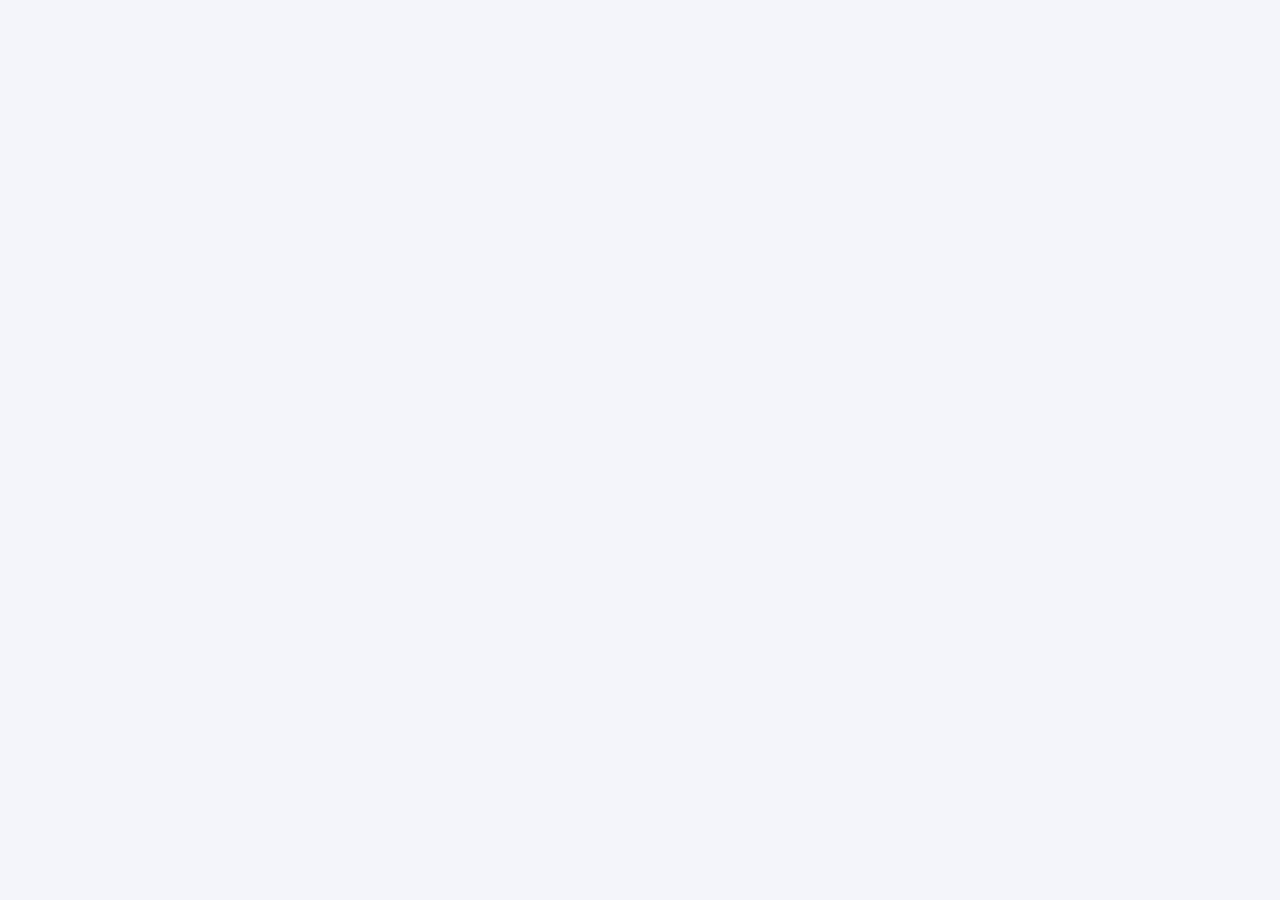
==== frontend/index.html @ 0013baaa "3.1添加前端的版本" ====
<!doctype html>
<html lang="zh-CN">
  <head>
    <meta charset="UTF-8" />
    <meta name="viewport" content="width=device-width, initial-scale=1.0" />
    <meta name="theme-color" content="#f4f5fa" />
    <title>心理 RAG · 提示词工作台</title>
    <link rel="stylesheet" href="./styles.css" />
  </head>
  <body>
    <div id="app"></div>
    <script type="module" src="./app.js"></script>
  </body>
</html>
---- frontend/styles.css ----
/* ============================================================
   心理 RAG · 提示词工作台样式
   参考 xinli PromptLab：紫罗兰主色 #635bff、青蓝渐变、浅灰底
   ============================================================ */
:root {
  --bg: #f4f5fa;
  --surface: #ffffff;
  --surface-hover: #f8f8fc;
  --border: #e6e5f0;
  --border-strong: #d4d2e8;
  --text: #1a1a2e;
  --text-secondary: #6b6b82;
  --text-muted: #9696a8;
  --accent: #635bff;
  --accent-hover: #5148f0;
  --accent-soft: #eeedff;
  --accent-ghost: rgba(99, 91, 255, 0.08);
  --teal: #53c4d2;
  --teal-dark: #4b9bb7;
  --danger: #ef4444;
  --danger-soft: #fee2e2;
  --success: #22c55e;
  --shadow-sm: 0 1px 2px rgba(26, 26, 46, 0.04);
  --shadow: 0 4px 20px rgba(26, 26, 46, 0.08);
  --shadow-lg: 0 12px 40px rgba(26, 26, 46, 0.12);
  --radius: 14px;
  --radius-sm: 10px;
  --topbar-h: 64px;
}

* {
  box-sizing: border-box;
}

html, body {
  margin: 0;
  padding: 0;
  height: 100%;
  font-family: -apple-system, BlinkMacSystemFont, "Segoe UI", Roboto, "Helvetica Neue", Arial, "PingFang SC", "Microsoft YaHei", sans-serif;
  background: var(--bg);
  color: var(--text);
  font-size: 14px;
  line-height: 1.6;
}

button, input, textarea, select {
  font: inherit;
}

/* ---------------- 顶栏 ---------------- */
.topbar {
  position: fixed;
  top: 0;
  left: 0;
  right: 0;
  height: var(--topbar-h);
  background: var(--surface);
  border-bottom: 1px solid var(--border);
  display: flex;
  align-items: center;
  justify-content: space-between;
  padding: 0 24px;
  z-index: 100;
  box-shadow: var(--shadow-sm);
}

.brand {
  display: flex;
  align-items: center;
  gap: 12px;
}

.brand-mark {
  width: 36px;
  height: 36px;
  border-radius: 10px;
  background: linear-gradient(135deg, var(--teal), var(--teal-dark));
  color: #fff;
  display: grid;
  place-items: center;
  font-size: 18px;
  box-shadow: 0 2px 8px rgba(83, 196, 210, 0.35);
}

.brand-name {
  font-weight: 700;
  font-size: 16px;
  line-height: 1.3;
}

.brand-sub {
  font-size: 12px;
  color: var(--text-secondary);
  line-height: 1.2;
}

.topnav {
  display: flex;
  align-items: center;
  gap: 6px;
  background: var(--bg);
  padding: 4px;
  border-radius: 12px;
}

.nav-btn {
  border: none;
  background: transparent;
  color: var(--text-secondary);
  padding: 8px 18px;
  border-radius: 10px;
  cursor: pointer;
  font-weight: 500;
  transition: all 0.15s ease;
}

.nav-btn:hover {
  color: var(--text);
  background: rgba(255, 255, 255, 0.6);
}

.nav-btn.active {
  background: var(--surface);
  color: var(--accent);
  box-shadow: var(--shadow-sm);
}

.top-actions {
  display: flex;
  align-items: center;
  gap: 14px;
}

.conn {
  display: flex;
  align-items: center;
  gap: 6px;
  font-size: 12px;
  color: var(--text-muted);
}

.conn .dot {
  width: 7px;
  height: 7px;
  border-radius: 50%;
  background: var(--text-muted);
}

.conn.online .dot { background: var(--success); box-shadow: 0 0 0 3px rgba(34, 197, 94, 0.15); }
.conn.offline .dot { background: var(--danger); box-shadow: 0 0 0 3px rgba(239, 68, 68, 0.12); }

.save-state {
  font-size: 12px;
  color: var(--text-muted);
}

.icon-btn {
  width: 34px;
  height: 34px;
  border-radius: 10px;
  border: 1px solid var(--border);
  background: var(--surface);
  color: var(--text-secondary);
  cursor: pointer;
  display: grid;
  place-items: center;
  transition: all 0.15s;
}

.icon-btn:hover {
  border-color: var(--border-strong);
  color: var(--text);
  background: var(--surface-hover);
}

/* ---------------- 页面框架 ---------------- */
.workspace {
  padding-top: var(--topbar-h);
  height: 100vh;
}

.page {
  display: none;
  height: calc(100vh - var(--topbar-h));
  overflow: hidden;
}

.page.active {
  display: flex;
}

/* ---------------- 通用按钮 ---------------- */
.primary-btn {
  border: none;
  background: var(--accent);
  color: #fff;
  padding: 9px 18px;
  border-radius: 10px;
  font-weight: 600;
  cursor: pointer;
  display: inline-flex;
  align-items: center;
  gap: 6px;
  transition: all 0.15s;
  box-shadow: 0 2px 8px rgba(99, 91, 255, 0.25);
}

.primary-btn:hover:not(:disabled) {
  background: var(--accent-hover);
  transform: translateY(-1px);
}

.primary-btn:disabled {
  opacity: 0.65;
  cursor: not-allowed;
}

.ghost-btn {
  border: 1px solid var(--border);
  background: var(--surface);
  color: var(--text-secondary);
  padding: 9px 16px;
  border-radius: 10px;
  font-weight: 500;
  cursor: pointer;
  transition: all 0.15s;
}

.ghost-btn:hover:not(:disabled) {
  border-color: var(--border-strong);
  color: var(--text);
  background: var(--surface-hover);
}

.ghost-btn:disabled {
  opacity: 0.5;
  cursor: not-allowed;
}

.text-btn {
  border: none;
  background: transparent;
  color: var(--accent);
  font-weight: 500;
  cursor: pointer;
  padding: 4px 8px;
  border-radius: 6px;
}

.text-btn:hover {
  background: var(--accent-ghost);
}

.danger-btn {
  border: none;
  background: var(--danger-soft);
  color: var(--danger);
  padding: 9px 16px;
  border-radius: 10px;
  font-weight: 500;
  cursor: pointer;
}

.danger-btn:hover {
  background: #fecaca;
}

/* ---------------- 侧边栏通用 ---------------- */
.sidebar {
  width: 260px;
  background: var(--surface);
  border-right: 1px solid var(--border);
  display: flex;
  flex-direction: column;
}

.section-title {
  display: flex;
  align-items: center;
  justify-content: space-between;
  padding: 18px 20px;
  font-weight: 600;
  font-size: 14px;
}

.section-title span {
  color: var(--text);
}

.empty-small {
  padding: 24px;
  text-align: center;
  color: var(--text-muted);
  font-size: 13px;
}

/* ---------------- 页1：提示词管理 ---------------- */
.prompt-manager {
  display: flex;
  width: 100%;
  height: 100%;
}

.prompt-library {
  width: 260px;
  background: var(--surface);
  border-right: 1px solid var(--border);
  display: flex;
  flex-direction: column;
}

.library-header {
  padding: 18px 20px;
  border-bottom: 1px solid var(--border);
}

.library-header h2 {
  margin: 0 0 12px 0;
  font-size: 16px;
  font-weight: 700;
}

.add-prompt-btn {
  width: 100%;
  border: 1px dashed var(--border-strong);
  background: var(--surface);
  color: var(--accent);
  padding: 10px;
  border-radius: 10px;
  font-weight: 600;
  cursor: pointer;
  display: flex;
  align-items: center;
  justify-content: center;
  gap: 6px;
  transition: all 0.15s;
}

.add-prompt-btn:hover {
  border-color: var(--accent);
  background: var(--accent-soft);
}

.prompt-list {
  flex: 1;
  overflow-y: auto;
  padding: 10px;
}

.prompt-item {
  width: 100%;
  text-align: left;
  padding: 12px;
  border-radius: 10px;
  border: 1px solid transparent;
  background: transparent;
  cursor: pointer;
  margin-bottom: 6px;
  display: flex;
  align-items: center;
  gap: 10px;
  transition: all 0.12s;
  position: relative;
}

.prompt-item:hover {
  background: var(--bg);
}

.prompt-item.active {
  background: var(--accent-soft);
  border-color: rgba(99, 91, 255, 0.25);
}

.prompt-item .item-dot {
  width: 8px;
  height: 8px;
  border-radius: 50%;
  background: var(--border-strong);
  flex-shrink: 0;
}

.prompt-item.active .item-dot {
  background: var(--accent);
}

.prompt-item .item-main {
  flex: 1;
  min-width: 0;
}

.prompt-item .item-name {
  font-weight: 600;
  color: var(--text);
  font-size: 13px;
  white-space: nowrap;
  overflow: hidden;
  text-overflow: ellipsis;
}

.prompt-item .item-meta {
  font-size: 11px;
  color: var(--text-muted);
  margin-top: 2px;
}

.prompt-item .item-actions {
  display: none;
  gap: 2px;
}

.prompt-item:hover .item-actions {
  display: flex;
}

.item-actions button {
  width: 24px;
  height: 24px;
  border: none;
  background: transparent;
  color: var(--text-muted);
  border-radius: 6px;
  cursor: pointer;
  display: grid;
  place-items: center;
}

.item-actions button:hover {
  background: rgba(255, 255, 255, 0.8);
  color: var(--text);
}

.item-actions button.delete:hover {
  background: var(--danger-soft);
  color: var(--danger);
}

.badge-active {
  display: inline-flex;
  align-items: center;
  padding: 2px 8px;
  background: var(--accent);
  color: #fff;
  font-size: 10px;
  font-weight: 600;
  border-radius: 99px;
  margin-left: 6px;
}

.prompt-editor-area {
  flex: 1;
  display: flex;
  flex-direction: column;
  background: var(--bg);
  overflow: hidden;
}

.editor-toolbar {
  display: flex;
  align-items: center;
  gap: 12px;
  padding: 16px 24px;
  background: var(--surface);
  border-bottom: 1px solid var(--border);
}

.editor-toolbar input {
  flex: 1;
  max-width: 320px;
  border: 1px solid var(--border);
  border-radius: 10px;
  padding: 9px 14px;
  font-weight: 600;
  color: var(--text);
}

.editor-toolbar input:focus {
  outline: none;
  border-color: var(--accent);
  box-shadow: 0 0 0 3px var(--accent-soft);
}

.editor-toolbar .spacer {
  flex: 1;
}

.editor-toolbar .status {
  font-size: 12px;
  color: var(--text-muted);
}

.editor-body {
  flex: 1;
  display: flex;
  gap: 20px;
  padding: 20px 24px;
  overflow: hidden;
}

.editor-main {
  flex: 1;
  display: flex;
  flex-direction: column;
  background: var(--surface);
  border-radius: var(--radius);
  border: 1px solid var(--border);
  box-shadow: var(--shadow);
  overflow: hidden;
}

.editor-main .editor-header {
  padding: 14px 18px;
  border-bottom: 1px solid var(--border);
  display: flex;
  align-items: center;
  gap: 10px;
  font-weight: 600;
  color: var(--text);
}

.editor-main textarea {
  flex: 1;
  width: 100%;
  border: none;
  resize: none;
  padding: 18px;
  font-size: 14px;
  line-height: 1.75;
  color: var(--text);
  background: var(--surface);
}

.editor-main textarea:focus {
  outline: none;
}

.editor-main .editor-foot {
  padding: 12px 18px;
  border-top: 1px solid var(--border);
  color: var(--text-muted);
  font-size: 12px;
  display: flex;
  justify-content: space-between;
}

.preview-panel {
  width: 360px;
  display: flex;
  flex-direction: column;
  gap: 16px;
}

.preview-card {
  flex: 1;
  background: var(--surface);
  border-radius: var(--radius);
  border: 1px solid var(--border);
  box-shadow: var(--shadow);
  display: flex;
  flex-direction: column;
  overflow: hidden;
}

.preview-card header {
  padding: 14px 18px;
  border-bottom: 1px solid var(--border);
  font-weight: 600;
  display: flex;
  align-items: center;
  gap: 8px;
}

.preview-card .preview-content {
  flex: 1;
  padding: 18px;
  overflow-y: auto;
  white-space: pre-wrap;
  font-size: 13px;
  line-height: 1.75;
  color: var(--text-secondary);
  background: var(--surface-hover);
}

.preview-card .placeholder {
  color: var(--text-muted);
  font-style: italic;
}

.preview-info {
  padding: 14px 18px;
  background: var(--surface);
  border-radius: var(--radius-sm);
  border: 1px solid var(--border);
  font-size: 12px;
  color: var(--text-secondary);
}

.preview-info strong {
  color: var(--text);
}

/* ---------------- 页2：对话联调 ---------------- */
.chat-layout {
  display: flex;
  width: 100%;
  height: 100%;
}

.chat-main {
  flex: 1;
  display: flex;
  flex-direction: column;
  background: var(--bg);
}

.chat-toolbar {
  display: flex;
  align-items: center;
  gap: 12px;
  padding: 14px 24px;
  background: var(--surface);
  border-bottom: 1px solid var(--border);
}

.chat-toolbar strong {
  font-weight: 700;
  font-size: 15px;
}

.model-chip {
  display: inline-flex;
  align-items: center;
  gap: 6px;
  padding: 4px 10px;
  background: var(--accent-soft);
  color: var(--accent);
  border-radius: 99px;
  font-size: 12px;
  font-weight: 600;
}

.model-dot {
  width: 6px;
  height: 6px;
  border-radius: 50%;
  background: var(--accent);
}

.heading-spacer {
  flex: 1;
}

.message-list {
  flex: 1;
  overflow-y: auto;
  padding: 24px;
}

.welcome {
  max-width: 560px;
  margin: 80px auto;
  text-align: center;
}

.welcome .bot-avatar {
  width: 56px;
  height: 56px;
  border-radius: 16px;
  background: linear-gradient(135deg, var(--teal), var(--teal-dark));
  color: #fff;
  display: grid;
  place-items: center;
  font-size: 26px;
  margin: 0 auto 20px;
  box-shadow: 0 4px 16px rgba(83, 196, 210, 0.3);
}

.welcome h2 {
  margin: 0 0 10px 0;
  font-size: 20px;
}

.welcome p {
  color: var(--text-secondary);
  margin: 0 0 20px 0;
}

.suggestions {
  display: flex;
  flex-wrap: wrap;
  gap: 8px;
  justify-content: center;
}

.suggestion {
  border: 1px solid var(--border);
  background: var(--surface);
  color: var(--text-secondary);
  padding: 8px 14px;
  border-radius: 99px;
  cursor: pointer;
  font-size: 13px;
}

.suggestion:hover {
  border-color: var(--accent);
  color: var(--accent);
  background: var(--accent-soft);
}

.message {
  display: flex;
  margin-bottom: 20px;
  animation: fadeIn 0.25s ease;
}

@keyframes fadeIn {
  from { opacity: 0; transform: translateY(6px); }
  to { opacity: 1; transform: translateY(0); }
}

.message.user {
  justify-content: flex-end;
}

.message-bubble {
  max-width: 680px;
  padding: 14px 18px;
  border-radius: 16px;
  background: var(--surface);
  border: 1px solid var(--border);
  box-shadow: var(--shadow-sm);
  white-space: pre-wrap;
}

.message.user .message-bubble {
  background: var(--accent);
  color: #fff;
  border-color: var(--accent);
}

.message-meta {
  font-size: 12px;
  color: var(--text-muted);
  margin-bottom: 6px;
  font-weight: 600;
}

.message.user .message-meta {
  text-align: right;
}

.sources {
  display: flex;
  flex-wrap: wrap;
  gap: 6px;
  margin-top: 10px;
}

.source-chip {
  font-size: 11px;
  padding: 3px 8px;
  background: var(--accent-soft);
  color: var(--accent);
  border-radius: 6px;
  font-weight: 500;
}

.composer {
  display: flex;
  gap: 10px;
  padding: 16px 24px;
  background: var(--surface);
  border-top: 1px solid var(--border);
}

.composer textarea {
  flex: 1;
  border: 1px solid var(--border);
  border-radius: 14px;
  padding: 12px 16px;
  resize: none;
  min-height: 52px;
  max-height: 160px;
}

.composer textarea:focus {
  outline: none;
  border-color: var(--accent);
  box-shadow: 0 0 0 3px var(--accent-soft);
}

.send-btn {
  width: 52px;
  height: 52px;
  border: none;
  border-radius: 14px;
  background: var(--accent);
  color: #fff;
  font-size: 20px;
  cursor: pointer;
  display: grid;
  place-items: center;
  flex-shrink: 0;
  transition: all 0.15s;
}

.send-btn:hover:not(:disabled) {
  background: var(--accent-hover);
}

.send-btn:disabled {
  opacity: 0.6;
  cursor: not-allowed;
}

.inspector {
  width: 300px;
  background: var(--surface);
  border-left: 1px solid var(--border);
  display: flex;
  flex-direction: column;
}

.inspector-body {
  padding: 16px;
  display: flex;
  flex-direction: column;
  gap: 16px;
}

.info-block {
  padding: 14px;
  background: var(--bg);
  border-radius: var(--radius-sm);
  border: 1px solid var(--border);
}

.info-block h3 {
  margin: 0 0 10px 0;
  font-size: 13px;
  color: var(--text);
}

.info-row {
  display: flex;
  justify-content: space-between;
  font-size: 13px;
  padding: 6px 0;
  border-bottom: 1px solid var(--border);
}

.info-row:last-child {
  border-bottom: none;
}

.info-row span {
  color: var(--text-secondary);
}

.info-row strong {
  color: var(--text);
  font-weight: 600;
}

.prompt-select {
  width: 100%;
  border: 1px solid var(--border);
  border-radius: 8px;
  padding: 8px 10px;
  background: var(--surface);
  color: var(--text);
}

.prompt-select:focus {
  outline: none;
  border-color: var(--accent);
}

.prompt-preview {
  max-height: 180px;
  overflow-y: auto;
  white-space: pre-wrap;
  font-size: 12px;
  color: var(--text-secondary);
  background: var(--surface);
  padding: 10px;
  border-radius: 8px;
  border: 1px solid var(--border);
}

.session-list {
  flex: 1;
  overflow-y: auto;
  padding: 0 12px 12px;
}

.session {
  width: 100%;
  text-align: left;
  padding: 11px 12px;
  border-radius: 10px;
  border: none;
  background: transparent;
  cursor: pointer;
  margin-bottom: 4px;
  display: flex;
  align-items: center;
  gap: 10px;
  color: var(--text-secondary);
  transition: all 0.12s;
}

.session:hover {
  background: var(--bg);
  color: var(--text);
}

.session.active {
  background: var(--accent-soft);
  color: var(--accent);
}

.session-copy {
  flex: 1;
  min-width: 0;
  display: flex;
  flex-direction: column;
}

.session-name {
  font-weight: 600;
  font-size: 13px;
  white-space: nowrap;
  overflow: hidden;
  text-overflow: ellipsis;
}

.session-time {
  font-size: 11px;
  opacity: 0.8;
}

.session-delete {
  width: 22px;
  height: 22px;
  border-radius: 6px;
  display: grid;
  place-items: center;
  opacity: 0;
  transition: opacity 0.12s;
}

.session:hover .session-delete {
  opacity: 1;
}

.session-delete:hover {
  background: var(--danger-soft);
  color: var(--danger);
}

/* ---------------- 页3：提示词对比 ---------------- */
.compare-layout {
  display: flex;
  width: 100%;
  height: 100%;
}

.compare-sidebar {
  width: 320px;
  background: var(--surface);
  border-right: 1px solid var(--border);
  display: flex;
  flex-direction: column;
  overflow-y: auto;
}

.compare-main {
  flex: 1;
  display: flex;
  flex-direction: column;
  background: var(--bg);
  overflow: hidden;
}

.compare-toolbar {
  display: flex;
  align-items: center;
  gap: 12px;
  padding: 14px 24px;
  background: var(--surface);
  border-bottom: 1px solid var(--border);
}

.compare-toolbar strong {
  font-weight: 700;
  font-size: 15px;
}

.compare-grid {
  flex: 1;
  display: grid;
  grid-template-columns: 1fr 1fr;
  gap: 20px;
  padding: 20px 24px;
  overflow-y: auto;
}

.compare-card {
  background: var(--surface);
  border-radius: var(--radius);
  border: 1px solid var(--border);
  box-shadow: var(--shadow);
  display: flex;
  flex-direction: column;
  overflow: hidden;
  min-height: 0;
}

.compare-card header {
  display: flex;
  align-items: center;
  gap: 10px;
  padding: 14px 18px;
  border-bottom: 1px solid var(--border);
  background: var(--surface-hover);
}

.compare-card header .tag {
  width: 24px;
  height: 24px;
  border-radius: 7px;
  display: grid;
  place-items: center;
  font-size: 12px;
  font-weight: 700;
  color: #fff;
}

.compare-card header .tag.a { background: var(--teal); }
.compare-card header .tag.b { background: var(--accent); }

.compare-card header .title {
  flex: 1;
  font-weight: 700;
  font-size: 14px;
}

.compare-card header select {
  max-width: 180px;
  border: 1px solid var(--border);
  border-radius: 8px;
  padding: 6px 8px;
  font-size: 12px;
  background: var(--surface);
  color: var(--text);
}

.compare-card .answer {
  flex: 1;
  padding: 18px;
  overflow-y: auto;
  white-space: pre-wrap;
  font-size: 14px;
  line-height: 1.75;
  color: var(--text);
}

.compare-card .answer.placeholder {
  color: var(--text-muted);
  display: grid;
  place-items: center;
  text-align: center;
}

.compare-card .card-foot {
  padding: 12px 18px;
  border-top: 1px solid var(--border);
  display: flex;
  justify-content: space-between;
  font-size: 12px;
  color: var(--text-muted);
  background: var(--surface-hover);
}

.sources-list {
  margin: 12px 0 0 0;
  padding-left: 18px;
  font-size: 12px;
  color: var(--text-secondary);
}

.sources-list li {
  margin-bottom: 4px;
}

.field {
  padding: 16px 20px;
  display: flex;
  flex-direction: column;
  gap: 8px;
}

.field label {
  font-size: 13px;
  font-weight: 600;
  color: var(--text);
}

.field textarea {
  border: 1px solid var(--border);
  border-radius: 12px;
  padding: 12px;
  min-height: 100px;
  resize: vertical;
  background: var(--surface);
}

.field textarea:focus {
  outline: none;
  border-color: var(--accent);
  box-shadow: 0 0 0 3px var(--accent-soft);
}

.run-actions {
  padding: 0 20px 16px;
  display: flex;
  gap: 8px;
}

.run-actions .primary-btn {
  flex: 1;
  justify-content: center;
}

.history-section {
  flex: 1;
  display: flex;
  flex-direction: column;
  min-height: 0;
  border-top: 1px solid var(--border);
}

.history-heading {
  display: flex;
  align-items: center;
  justify-content: space-between;
  padding: 14px 20px;
  font-size: 13px;
}

.history-heading strong {
  font-weight: 700;
}

.history-list {
  flex: 1;
  overflow-y: auto;
  padding: 0 12px 12px;
}

.history-item {
  width: 100%;
  text-align: left;
  padding: 12px;
  border: 1px solid var(--border);
  background: var(--surface);
  border-radius: 10px;
  cursor: pointer;
  margin-bottom: 8px;
  display: flex;
  flex-direction: column;
  gap: 6px;
  transition: all 0.12s;
}

.history-item:hover {
  border-color: var(--accent);
  background: var(--accent-soft);
}

.history-time {
  font-size: 11px;
  color: var(--text-muted);
}

.history-input {
  font-size: 13px;
  color: var(--text);
  white-space: nowrap;
  overflow: hidden;
  text-overflow: ellipsis;
}

.history-models {
  font-size: 11px;
  color: var(--accent);
  font-weight: 600;
}

/* ---------------- Toast ---------------- */
.toast {
  position: fixed;
  bottom: 24px;
  right: 24px;
  padding: 12px 18px;
  border-radius: 12px;
  background: var(--text);
  color: #fff;
  font-size: 13px;
  font-weight: 500;
  box-shadow: var(--shadow-lg);
  z-index: 200;
  transition: opacity 0.2s, transform 0.2s;
}

.toast.hidden {
  opacity: 0;
  transform: translateY(10px);
  pointer-events: none;
}

.toast.error {
  background: var(--danger);
}

.toast.success {
  background: var(--success);
}

/* ---------------- 响应式 ---------------- */
@media (max-width: 1100px) {
  .preview-panel { width: 300px; }
}

@media (max-width: 960px) {
  .prompt-manager { flex-direction: column; }
  .prompt-library {
    width: 100%;
    height: 180px;
    border-right: none;
    border-bottom: 1px solid var(--border);
  }
  .prompt-list { display: flex; flex-wrap: wrap; gap: 6px; padding: 10px; }
  .prompt-item { width: auto; margin-bottom: 0; }
  .editor-body { flex-direction: column; }
  .preview-panel { width: 100%; }
  .compare-grid { grid-template-columns: 1fr; }
}

@media (max-width: 760px) {
  .topbar { padding: 0 12px; }
  .brand-sub { display: none; }
  .nav-btn { padding: 8px 12px; font-size: 13px; }
  .chat-layout, .compare-layout { flex-direction: column; }
  .sidebar, .inspector, .compare-sidebar {
    width: 100%;
    height: auto;
    max-height: 240px;
    border-left: none;
    border-right: none;
    border-bottom: 1px solid var(--border);
  }
}
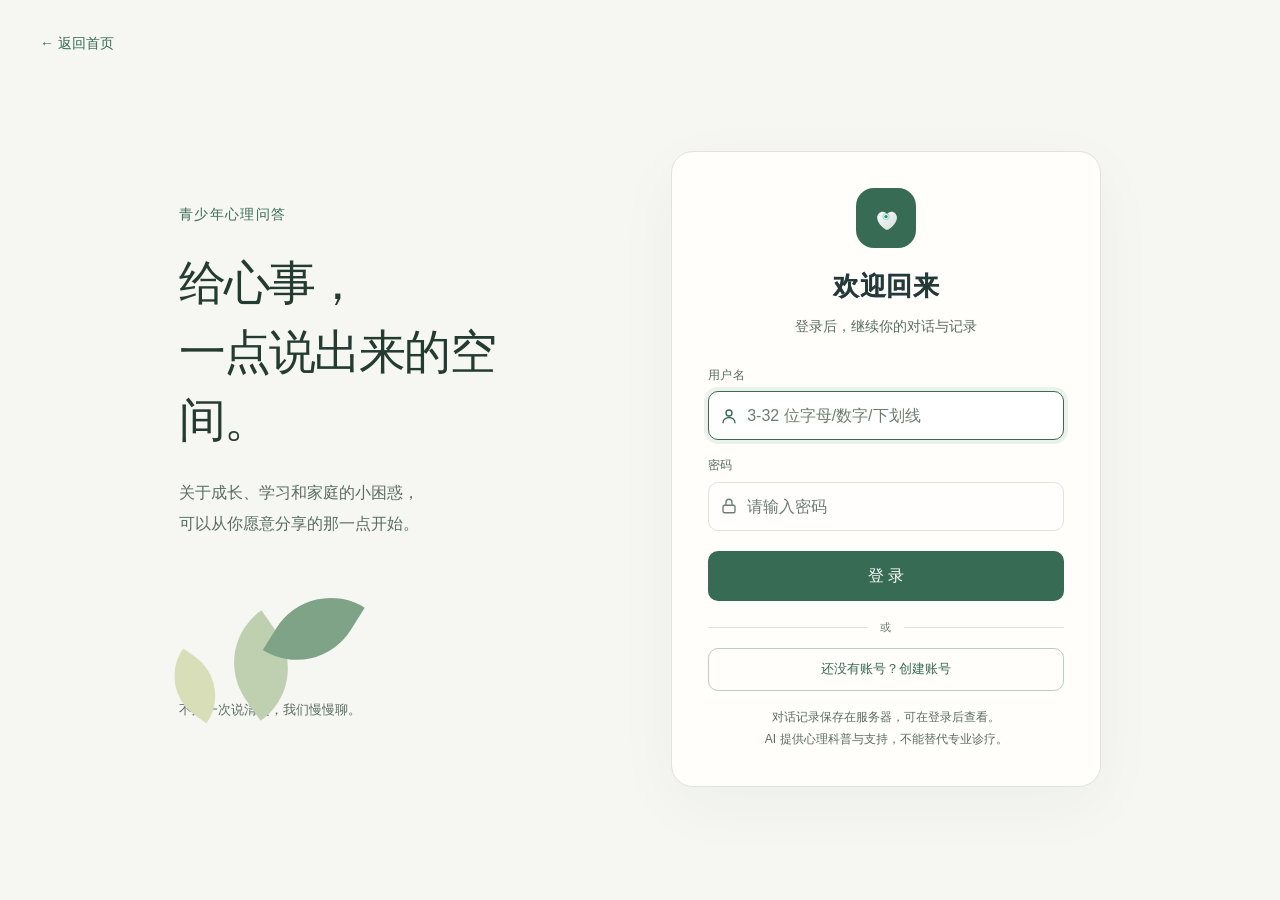
==== commit e3219e4e: "4.9.0前端优化" ====
--- a/frontend/index.html
+++ b/frontend/index.html
@@ -3,12 +3,12 @@
   <head>
     <meta charset="UTF-8" />
     <meta name="viewport" content="width=device-width, initial-scale=1.0" />
-    <meta name="theme-color" content="#f4f5fa" />
-    <title>心理 RAG · 提示词工作台</title>
-    <link rel="stylesheet" href="./styles.css" />
+    <meta name="theme-color" content="#f6f7f2" />
+    <title>青少年心理问答 · 给心事一点空间</title>
+    <link rel="stylesheet" href="./styles.css?v=20260908-layout2" />
   </head>
   <body>
     <div id="app"></div>
-    <script type="module" src="./app.js"></script>
+    <script type="module" src="./app.js?v=20260908"></script>
   </body>
 </html>
--- a/frontend/styles.css
+++ b/frontend/styles.css
@@ -348,19 +348,15 @@
 }
 
 .prompt-item {
-  width: 100%;
-  text-align: left;
-  padding: 12px;
+  display: flex;
+  align-items: center;
+  gap: 2px;
+  margin-bottom: 6px;
   border-radius: 10px;
   border: 1px solid transparent;
   background: transparent;
-  cursor: pointer;
-  margin-bottom: 6px;
-  display: flex;
-  align-items: center;
-  gap: 10px;
   transition: all 0.12s;
-  position: relative;
+  overflow: hidden;
 }
 
 .prompt-item:hover {
@@ -370,6 +366,22 @@
 .prompt-item.active {
   background: var(--accent-soft);
   border-color: rgba(99, 91, 255, 0.25);
+}
+
+.prompt-item-main {
+  flex: 1;
+  min-width: 0;
+  display: flex;
+  align-items: center;
+  gap: 10px;
+  padding: 12px;
+  border: none;
+  background: transparent;
+  cursor: pointer;
+  text-align: left;
+  font: inherit;
+  color: inherit;
+  border-radius: 10px;
 }
 
 .prompt-item .item-dot {
@@ -404,18 +416,9 @@
   margin-top: 2px;
 }
 
-.prompt-item .item-actions {
-  display: none;
-  gap: 2px;
-}
-
-.prompt-item:hover .item-actions {
-  display: flex;
-}
-
-.item-actions button {
-  width: 24px;
-  height: 24px;
+.item-delete {
+  width: 28px;
+  height: 28px;
   border: none;
   background: transparent;
   color: var(--text-muted);
@@ -423,14 +426,17 @@
   cursor: pointer;
   display: grid;
   place-items: center;
-}
-
-.item-actions button:hover {
-  background: rgba(255, 255, 255, 0.8);
-  color: var(--text);
-}
-
-.item-actions button.delete:hover {
+  flex-shrink: 0;
+  margin-right: 6px;
+  opacity: 0;
+  transition: opacity 0.12s;
+}
+
+.prompt-item:hover .item-delete {
+  opacity: 1;
+}
+
+.item-delete:hover {
   background: var(--danger-soft);
   color: var(--danger);
 }
@@ -737,6 +743,26 @@
   background: var(--accent);
   color: #fff;
   border-color: var(--accent);
+}
+
+/* 危机拦截：气泡浅红描边，视觉上与普通回答区分 */
+.message.crisis .message-bubble {
+  border-color: var(--danger);
+  background: var(--danger-soft);
+}
+
+/* 中/低危关怀提示（safety_note）：浅琥珀附注，保留换行 */
+.message .safety-note {
+  margin-top: 10px;
+  padding: 10px 12px;
+  border-radius: var(--radius-sm);
+  background: #fff7e6;
+  border: 1px solid #f2d9a8;
+  color: #7a5b1e;
+  font-size: 12px;
+  line-height: 1.7;
+  white-space: pre-wrap;
+  word-break: break-word;
 }
 
 .message-meta {
@@ -1048,7 +1074,8 @@
 }
 
 .compare-card header select {
-  max-width: 180px;
+  min-width: 120px;
+  max-width: 220px;
   border: 1px solid var(--border);
   border-radius: 8px;
   padding: 6px 8px;
@@ -1095,6 +1122,33 @@
   margin-bottom: 4px;
 }
 
+/* 耗时展示：双栏对比 + 对话联调共用 */
+.timing-bar {
+  display: flex;
+  flex-wrap: wrap;
+  gap: 6px;
+  margin-top: 10px;
+  white-space: normal;
+}
+
+.message-bubble > .timing-bar {
+  margin-top: 12px;
+}
+
+.timing-pill {
+  font-size: 11px;
+  padding: 3px 9px;
+  border-radius: 99px;
+  background: var(--bg);
+  color: var(--text-secondary);
+  border: 1px solid var(--border);
+  font-weight: 500;
+}
+
+.compare-card .answer > .timing-bar {
+  margin-top: 14px;
+}
+
 .field {
   padding: 16px 20px;
   display: flex;
@@ -1163,7 +1217,7 @@
 .history-item {
   width: 100%;
   text-align: left;
-  padding: 12px;
+  padding: 12px 48px 12px 12px;  /* 右侧留出删除按钮空间（48px：按钮右缘8px + 宽28px + 文字间距12px） */
   border: 1px solid var(--border);
   background: var(--surface);
   border-radius: 10px;
@@ -1172,6 +1226,7 @@
   display: flex;
   flex-direction: column;
   gap: 6px;
+  position: relative;            /* 删除按钮定位基准（框内） */
   transition: all 0.12s;
 }
 
@@ -1197,6 +1252,122 @@
   font-size: 11px;
   color: var(--accent);
   font-weight: 600;
+}
+
+/* 历史记录行：承载「恢复卡片 + 删除按钮」，并支撑删除退出动画 */
+.history-row {
+  position: relative;
+  display: flex;
+  align-items: stretch;
+  gap: 6px;
+  margin-bottom: 8px;
+  max-height: 140px;        /* 用于删除时平滑收起高度 */
+  overflow: hidden;
+}
+
+/* 让 flex item 可以被压缩，确保内部文本 ellipsis 生效 */
+.history-row .history-item {
+  min-width: 0;
+}
+
+/* 行内卡片占满剩余宽度，去掉自身下边距（由 row 统一负责间距） */
+.history-row .history-item {
+  flex: 1;
+  width: auto;
+  margin-bottom: 0;
+}
+
+/* 圆角删除按钮：移入卡片框内（右上角），与提示词管理/对话联调一致——
+   默认透明、悬浮行时显示、hover 按钮时变红 */
+.history-del {
+  position: absolute;
+  right: 8px;
+  top: 50%;
+  transform: translateY(-50%);
+  width: 28px;
+  height: 28px;
+  display: flex;
+  align-items: center;
+  justify-content: center;
+  border-radius: 8px;
+  background: transparent;
+  color: var(--text-muted);
+  cursor: pointer;
+  font-size: 18px;
+  line-height: 1;
+  opacity: 0;
+  transition: opacity 0.12s, background 0.12s, color 0.12s;
+}
+
+.history-row:hover .history-del {
+  opacity: 1;
+}
+
+.history-del:hover {
+  background: var(--danger-soft);
+  color: var(--danger);
+}
+
+/* 删除退出动画：淡出 + 右滑 + 高度收起，下方条目平滑上移 */
+.history-row.removing {
+  pointer-events: none;
+  animation: historyRowOut 0.3s ease forwards;
+}
+
+@keyframes historyRowOut {
+  to {
+    opacity: 0;
+    transform: translateX(24px);
+    max-height: 0;
+    margin-bottom: 0;
+  }
+}
+
+/* ---------------- 自定义确认弹窗 ---------------- */
+.modal-overlay {
+  position: fixed;
+  inset: 0;
+  background: rgba(26, 26, 46, 0.4);
+  display: grid;
+  place-items: center;
+  z-index: 300;
+  animation: fadeIn 0.15s ease;
+}
+
+.modal-card {
+  width: min(380px, calc(100vw - 48px));
+  background: var(--surface);
+  border-radius: var(--radius);
+  box-shadow: var(--shadow-lg);
+  padding: 22px 24px;
+  animation: modalIn 0.18s ease;
+}
+
+@keyframes modalIn {
+  from { opacity: 0; transform: translateY(8px) scale(0.98); }
+  to { opacity: 1; transform: none; }
+}
+
+.modal-title {
+  font-size: 15px;
+  font-weight: 700;
+  color: var(--text);
+  margin-bottom: 10px;
+}
+
+.modal-message {
+  font-size: 13px;
+  line-height: 1.7;
+  color: var(--text-secondary);
+  margin-bottom: 20px;
+  white-space: pre-wrap;
+  word-break: break-all;
+}
+
+.modal-actions {
+  display: flex;
+  justify-content: flex-end;
+  gap: 10px;
 }
 
 /* ---------------- Toast ---------------- */
@@ -1229,6 +1400,53 @@
   background: var(--success);
 }
 
+/* ---------------- 跨设备会话恢复 ---------------- */
+.server-sessions {
+  flex-shrink: 0;
+  max-height: 42%;
+  overflow-y: auto;
+  border-top: 1px solid var(--border);
+  margin-top: 4px;
+}
+
+.server-sessions .section-title {
+  padding: 14px 20px 10px;
+  font-size: 12px;
+}
+
+.server-sessions .section-title span {
+  color: var(--text-secondary);
+  font-weight: 600;
+}
+
+.server-item {
+  border-left: 3px solid var(--teal);
+}
+
+.cloud-mark {
+  width: 18px;
+  text-align: center;
+  flex-shrink: 0;
+  color: var(--teal);
+}
+
+.server-restore {
+  flex-shrink: 0;
+  font-size: 12px;
+  font-weight: 600;
+  color: var(--accent);
+  background: var(--accent-soft);
+  padding: 4px 10px;
+  border-radius: 8px;
+  cursor: pointer;
+  transition: all 0.12s;
+}
+
+.server-restore:hover {
+  background: var(--accent);
+  color: #fff;
+}
+
 /* ---------------- 响应式 ---------------- */
 @media (max-width: 1100px) {
   .preview-panel { width: 300px; }
@@ -1263,3 +1481,688 @@
     border-bottom: 1px solid var(--border);
   }
 }
+
+/* 触觉反馈：按压轻缩，提升点按手感（鼠标/触屏通用） */
+.primary-btn:active,
+.ghost-btn:active,
+.danger-btn:active,
+.send-btn:active,
+.nav-btn:active,
+.suggestion:active,
+.prompt-item-main:active,
+.session:active,
+.history-item:active {
+  transform: scale(0.97);
+}
+
+/* ============================================================
+   增强美化：动效 / 微交互 / 滚动条 / 可访问性
+   ============================================================ */
+
+/* 选中文本配色 */
+::selection {
+  background: var(--accent-soft);
+  color: var(--accent-hover);
+}
+
+/* 自定义滚动条（Firefox） */
+.prompt-list, .message-list, .session-list, .compare-grid,
+.inspector-body, .preview-content, .prompt-preview, .history-list,
+.server-sessions, .compare-sidebar, .compare-card .answer {
+  scrollbar-width: thin;
+  scrollbar-color: var(--border-strong) transparent;
+}
+
+/* 自定义滚动条（Chrome / Safari / Edge） */
+.prompt-list::-webkit-scrollbar, .message-list::-webkit-scrollbar,
+.session-list::-webkit-scrollbar, .compare-grid::-webkit-scrollbar,
+.inspector-body::-webkit-scrollbar, .preview-content::-webkit-scrollbar,
+.prompt-preview::-webkit-scrollbar, .history-list::-webkit-scrollbar,
+.server-sessions::-webkit-scrollbar, .compare-sidebar::-webkit-scrollbar,
+.compare-card .answer::-webkit-scrollbar {
+  width: 8px;
+  height: 8px;
+}
+.prompt-list::-webkit-scrollbar-thumb, .message-list::-webkit-scrollbar-thumb,
+.session-list::-webkit-scrollbar-thumb, .compare-grid::-webkit-scrollbar-thumb,
+.inspector-body::-webkit-scrollbar-thumb, .preview-content::-webkit-scrollbar-thumb,
+.prompt-preview::-webkit-scrollbar-thumb, .history-list::-webkit-scrollbar-thumb,
+.server-sessions::-webkit-scrollbar-thumb, .compare-sidebar::-webkit-scrollbar-thumb,
+.compare-card .answer::-webkit-scrollbar-thumb {
+  background: var(--border-strong);
+  border-radius: 99px;
+}
+.prompt-list::-webkit-scrollbar-thumb:hover, .message-list::-webkit-scrollbar-thumb:hover,
+.session-list::-webkit-scrollbar-thumb:hover, .compare-grid::-webkit-scrollbar-thumb:hover,
+.inspector-body::-webkit-scrollbar-thumb:hover, .preview-content::-webkit-scrollbar-thumb:hover,
+.prompt-preview::-webkit-scrollbar-thumb:hover, .history-list::-webkit-scrollbar-thumb:hover,
+.server-sessions::-webkit-scrollbar-thumb:hover, .compare-sidebar::-webkit-scrollbar-thumb:hover,
+.compare-card .answer::-webkit-scrollbar-thumb:hover {
+  background: var(--text-muted);
+}
+.prompt-list::-webkit-scrollbar-track, .message-list::-webkit-scrollbar-track,
+.session-list::-webkit-scrollbar-track, .compare-grid::-webkit-scrollbar-track,
+.inspector-body::-webkit-scrollbar-track, .preview-content::-webkit-scrollbar-track,
+.prompt-preview::-webkit-scrollbar-track, .history-list::-webkit-scrollbar-track,
+.server-sessions::-webkit-scrollbar-track, .compare-sidebar::-webkit-scrollbar-track,
+.compare-card .answer::-webkit-scrollbar-track {
+  background: transparent;
+}
+
+/* 顶部栏轻微渐变 */
+.topbar {
+  background: linear-gradient(180deg, #ffffff 0%, #fbfbff 100%);
+}
+
+/* 卡片悬浮微抬升 */
+.preview-card, .compare-card, .info-block {
+  transition: box-shadow 0.2s ease, transform 0.2s ease;
+}
+.preview-card:hover, .compare-card:hover, .info-block:hover {
+  box-shadow: var(--shadow-lg);
+  transform: translateY(-2px);
+}
+
+/* 页面切换淡入 */
+.page.active {
+  animation: pageFade 0.25s ease;
+}
+@keyframes pageFade {
+  from { opacity: 0; transform: translateY(4px); }
+  to { opacity: 1; transform: none; }
+}
+
+/* 卡片入场（对比页） */
+.compare-grid .compare-card {
+  animation: cardIn 0.35s ease backwards;
+}
+.compare-grid .compare-card:nth-child(2) {
+  animation-delay: 0.06s;
+}
+@keyframes cardIn {
+  from { opacity: 0; transform: translateY(10px); }
+  to { opacity: 1; transform: none; }
+}
+
+/* 历史记录入场 */
+.history-row {
+  animation: itemIn 0.25s ease backwards;
+}
+@keyframes itemIn {
+  from { opacity: 0; transform: translateY(6px); }
+  to { opacity: 1; transform: none; }
+}
+
+/* 聊天 / 对比主区顶部柔光 */
+.chat-main {
+  background:
+    radial-gradient(120% 80% at 50% -10%, rgba(99, 91, 255, 0.05), transparent 60%),
+    var(--bg);
+}
+.compare-main {
+  background:
+    radial-gradient(120% 80% at 50% -10%, rgba(83, 196, 210, 0.05), transparent 60%),
+    var(--bg);
+}
+
+/* 加载指示：旋转环 */
+.spinner {
+  width: 16px;
+  height: 16px;
+  border: 2px solid rgba(255, 255, 255, 0.4);
+  border-top-color: #fff;
+  border-radius: 50%;
+  display: inline-block;
+  animation: spin 0.7s linear infinite;
+  vertical-align: middle;
+}
+.spinner.dark {
+  border-color: rgba(99, 91, 255, 0.25);
+  border-top-color: var(--accent);
+}
+@keyframes spin {
+  to { transform: rotate(360deg); }
+}
+
+/* 思考中：三点跳动 */
+.thinking {
+  display: inline-flex;
+  gap: 5px;
+  align-items: center;
+  padding: 2px 0;
+}
+.thinking span {
+  width: 7px;
+  height: 7px;
+  border-radius: 50%;
+  background: var(--text-muted);
+  animation: blink 1.2s infinite ease-in-out;
+}
+.thinking span:nth-child(2) { animation-delay: 0.2s; }
+.thinking span:nth-child(3) { animation-delay: 0.4s; }
+@keyframes blink {
+  0%, 80%, 100% { opacity: 0.3; transform: scale(0.8); }
+  40% { opacity: 1; transform: scale(1); }
+}
+
+/* 键盘聚焦可见（可访问性 + 视觉一致性） */
+*:focus-visible {
+  outline: 2px solid var(--accent);
+  outline-offset: 2px;
+}
+input:focus-visible, textarea:focus-visible, select:focus-visible {
+  outline: none;
+}
+
+/* 降低动效偏好（无障碍） */
+@media (prefers-reduced-motion: reduce) {
+  *, *::before, *::after {
+    animation-duration: 0.01ms !important;
+    animation-iteration-count: 1 !important;
+    transition-duration: 0.01ms !important;
+    scroll-behavior: auto !important;
+  }
+}
+
+/* ============================================================
+   登录 / 注册页（认证门禁）
+   设计语言：温暖紫罗兰 + 柔和青蓝，玻璃质感卡片 + 漂浮光斑，
+   字段内联错误 + 密码强度可视化 + 全键盘可达 + reduced-motion 兼容
+   ============================================================ */
+.auth-shell {
+  position: relative;
+  min-height: 100vh;
+  display: grid;
+  place-items: center;
+  padding: 40px 20px;
+  overflow: hidden;
+  background:
+    radial-gradient(120% 80% at 0% 0%, #EEEDFF 0%, transparent 60%),
+    radial-gradient(100% 80% at 100% 100%, #E1F5EE 0%, transparent 55%),
+    var(--bg);
+}
+
+/* 漂浮装饰光斑：纯 CSS，性能开销低，a11y 支持 motion-reduce */
+.auth-bg {
+  position: absolute;
+  inset: 0;
+  pointer-events: none;
+  z-index: 0;
+}
+.auth-bg .blob {
+  position: absolute;
+  border-radius: 50%;
+  filter: blur(70px);
+  opacity: 0.55;
+}
+.auth-bg .blob-a {
+  width: 360px; height: 360px;
+  background: radial-gradient(circle, #CECBF6 0%, transparent 70%);
+  top: -100px; left: -60px;
+  animation: blobDrift 18s ease-in-out infinite;
+}
+.auth-bg .blob-b {
+  width: 420px; height: 420px;
+  background: radial-gradient(circle, #9FE1CB 0%, transparent 70%);
+  bottom: -140px; right: -100px;
+  animation: blobDrift 22s ease-in-out infinite reverse;
+}
+.auth-bg .blob-c {
+  width: 260px; height: 260px;
+  background: radial-gradient(circle, #AFA9EC 0%, transparent 70%);
+  top: 30%; right: 18%;
+  opacity: 0.35;
+  animation: blobDrift 26s ease-in-out infinite;
+}
+@keyframes blobDrift {
+  0%, 100% { transform: translate(0, 0) scale(1); }
+  50%      { transform: translate(40px, -30px) scale(1.08); }
+}
+@media (prefers-reduced-motion: reduce) {
+  .auth-bg .blob { animation: none !important; }
+}
+
+/* 玻璃质感卡片 */
+.auth-card {
+  position: relative;
+  z-index: 1;
+  width: 420px;
+  max-width: 100%;
+  background: rgba(255, 255, 255, 0.78);
+  backdrop-filter: blur(14px) saturate(140%);
+  -webkit-backdrop-filter: blur(14px) saturate(140%);
+  border: 1px solid rgba(255, 255, 255, 0.65);
+  border-radius: 20px;
+  padding: 40px 36px 28px;
+  box-shadow:
+    0 24px 60px rgba(63, 70, 167, 0.16),
+    0 4px 12px rgba(26, 26, 46, 0.05),
+    inset 0 1px 0 rgba(255, 255, 255, 0.6);
+  animation: cardEnter 0.5s cubic-bezier(0.2, 0.9, 0.3, 1) both;
+}
+@keyframes cardEnter {
+  from { opacity: 0; transform: translateY(12px) scale(0.98); }
+  to   { opacity: 1; transform: none; }
+}
+@media (prefers-reduced-motion: reduce) {
+  .auth-card { animation: none; }
+}
+
+/* Logo 块：渐变背景 + 内嵌 SVG 心形 */
+.auth-logo {
+  width: 60px;
+  height: 60px;
+  border-radius: 18px;
+  display: grid;
+  place-items: center;
+  background: linear-gradient(135deg, var(--teal) 0%, var(--teal-dark) 100%);
+  margin: 0 auto 18px;
+  box-shadow:
+    0 10px 28px rgba(83, 196, 210, 0.45),
+    inset 0 1px 0 rgba(255, 255, 255, 0.4);
+  transition: transform 0.3s cubic-bezier(0.2, 0.9, 0.3, 1);
+}
+.auth-logo:hover { transform: scale(1.05) rotate(-3deg); }
+.auth-logo svg { display: block; }
+
+/* 渐变标题（紫罗兰 → 青蓝） */
+.auth-title {
+  text-align: center;
+  font-size: 26px;
+  font-weight: 700;
+  margin: 0 0 8px;
+  letter-spacing: 0.5px;
+  background: linear-gradient(135deg, #3C3489 0%, #534AB7 50%, #185FA5 100%);
+  -webkit-background-clip: text;
+  background-clip: text;
+  color: transparent;
+}
+.auth-sub {
+  text-align: center;
+  color: var(--text-secondary);
+  font-size: 13px;
+  margin: 0 0 28px;
+  line-height: 1.6;
+}
+
+/* 字段块（label + 输入 + 错误） */
+.auth-field { margin-bottom: 16px; }
+.form-label {
+  display: block;
+  font-size: 12px;
+  font-weight: 500;
+  color: var(--text-secondary);
+  margin-bottom: 6px;
+  letter-spacing: 0.2px;
+}
+.form-label-hint {
+  color: var(--text-muted);
+  font-weight: 400;
+  margin-left: 4px;
+}
+
+/* 输入框带左侧图标 */
+.input-wrap {
+  position: relative;
+  display: flex;
+  align-items: center;
+}
+.input-icon {
+  position: absolute;
+  left: 12px;
+  top: 50%;
+  transform: translateY(-50%);
+  display: inline-flex;
+  color: var(--text-muted);
+  pointer-events: none;
+  transition: color 0.2s ease;
+}
+.input-icon-spark { color: #BA7517; }
+.input-wrap input {
+  width: 100%;
+  padding: 11px 12px 11px 38px;
+  border: 1.5px solid var(--border);
+  border-radius: var(--radius-sm);
+  font-size: 14px;
+  background: rgba(255, 255, 255, 0.7);
+  color: var(--text);
+  transition:
+    border-color 0.2s ease,
+    box-shadow 0.2s ease,
+    background 0.2s ease;
+  outline: none;
+  font-family: inherit;
+}
+.input-wrap input::placeholder { color: var(--text-muted); }
+.input-wrap input:hover { border-color: var(--border-strong); }
+.input-wrap input:focus {
+  border-color: var(--accent);
+  background: #fff;
+  box-shadow: 0 0 0 4px var(--accent-ghost);
+}
+.input-wrap:focus-within .input-icon { color: var(--accent); }
+.input-wrap input[aria-invalid="true"] {
+  border-color: var(--danger);
+  background: #fff5f5;
+  box-shadow: 0 0 0 4px var(--danger-soft);
+  animation: shake 0.4s ease;
+}
+.input-wrap input[aria-invalid="true"] ~ .input-icon,
+.input-wrap:has(input[aria-invalid="true"]) .input-icon { color: var(--danger); }
+@keyframes shake {
+  0%, 100% { transform: translateX(0); }
+  20%, 60% { transform: translateX(-4px); }
+  40%, 80% { transform: translateX(4px); }
+}
+@media (prefers-reduced-motion: reduce) {
+  .input-wrap input[aria-invalid="true"] { animation: none; }
+}
+
+/* 字段级错误 */
+.form-error {
+  margin: 6px 0 0;
+  font-size: 12px;
+  color: var(--danger);
+  min-height: 16px;
+  line-height: 1.4;
+}
+.form-error:empty { display: none; }
+
+/* 密码强度条（注册模式） */
+.pw-strength {
+  display: flex;
+  gap: 4px;
+  margin-top: 8px;
+  height: 4px;
+}
+.pw-strength span {
+  flex: 1;
+  background: var(--border);
+  border-radius: 2px;
+  transition: background 0.3s ease;
+}
+.pw-strength[data-level="1"] span:nth-child(-n+1) { background: #D85A30; }
+.pw-strength[data-level="2"] span:nth-child(-n+2) { background: #BA7517; }
+.pw-strength[data-level="3"] span:nth-child(-n+3) { background: #1D9E75; }
+.pw-strength[data-level="4"] span                 { background: #1D9E75; }
+
+/* 主按钮：渐变 + 阴影 + loading 态 */
+.auth-submit {
+  width: 100%;
+  padding: 12px 16px;
+  margin-top: 4px;
+  position: relative;
+  background: linear-gradient(135deg, #635bff 0%, #5148f0 100%);
+  border: none;
+  color: #fff;
+  font-size: 14px;
+  font-weight: 500;
+  font-family: inherit;
+  border-radius: var(--radius-sm);
+  cursor: pointer;
+  display: inline-flex;
+  align-items: center;
+  justify-content: center;
+  gap: 8px;
+  box-shadow:
+    0 6px 16px rgba(99, 91, 255, 0.32),
+    inset 0 1px 0 rgba(255, 255, 255, 0.22);
+  transition:
+    transform 0.15s ease,
+    box-shadow 0.2s ease,
+    opacity 0.2s ease;
+  overflow: hidden;
+}
+.auth-submit::before {
+  content: "";
+  position: absolute;
+  top: 0; left: -100%;
+  width: 100%; height: 100%;
+  background: linear-gradient(120deg, transparent 0%, rgba(255,255,255,0.18) 50%, transparent 100%);
+  transition: left 0.55s ease;
+}
+.auth-submit:hover:not(:disabled) {
+  transform: translateY(-1px);
+  box-shadow:
+    0 10px 24px rgba(99, 91, 255, 0.4),
+    inset 0 1px 0 rgba(255, 255, 255, 0.25);
+}
+.auth-submit:hover:not(:disabled)::before { left: 100%; }
+.auth-submit:active:not(:disabled) { transform: translateY(0); box-shadow: 0 4px 10px rgba(99,91,255,0.3); }
+.auth-submit:focus-visible {
+  outline: 2px solid var(--accent);
+  outline-offset: 3px;
+}
+.auth-submit:disabled { opacity: 0.72; cursor: not-allowed; }
+.auth-submit[data-loading="true"] .btn-label { opacity: 0.55; }
+.auth-submit .btn-spinner {
+  display: none;
+  width: 14px; height: 14px;
+  border: 2px solid rgba(255, 255, 255, 0.35);
+  border-top-color: #fff;
+  border-radius: 50%;
+  animation: btnSpin 0.7s linear infinite;
+}
+.auth-submit[data-loading="true"] .btn-spinner { display: inline-block; }
+@keyframes btnSpin { to { transform: rotate(360deg); } }
+@media (prefers-reduced-motion: reduce) {
+  .auth-submit:hover:not(:disabled) { transform: none; }
+  .auth-submit::before { display: none; }
+  .auth-submit .btn-spinner { animation: none; }
+}
+
+/* 分割线 */
+.auth-divider {
+  display: flex;
+  align-items: center;
+  margin: 18px 0 12px;
+  color: var(--text-muted);
+  font-size: 11px;
+  letter-spacing: 0.5px;
+}
+.auth-divider::before, .auth-divider::after {
+  content: "";
+  flex: 1;
+  height: 1px;
+  background: var(--border);
+}
+.auth-divider span { padding: 0 12px; }
+
+/* 切换模式按钮 */
+.auth-toggle {
+  width: 100%;
+  background: transparent;
+  border: 1.5px solid var(--border-strong);
+  color: var(--accent);
+  padding: 10px;
+  border-radius: var(--radius-sm);
+  font-size: 13px;
+  font-weight: 500;
+  font-family: inherit;
+  cursor: pointer;
+  transition: border-color 0.2s, background 0.2s, color 0.2s;
+}
+.auth-toggle:hover {
+  border-color: var(--accent);
+  background: var(--accent-ghost);
+}
+.auth-toggle:focus-visible {
+  outline: 2px solid var(--accent);
+  outline-offset: 2px;
+}
+
+/* 底部小字 */
+.auth-foot {
+  margin: 16px 0 0;
+  font-size: 11px;
+  color: var(--text-muted);
+  text-align: center;
+  line-height: 1.5;
+}
+
+/* 响应式 */
+@media (max-width: 480px) {
+  .auth-card { padding: 32px 22px 22px; border-radius: 18px; }
+  .auth-title { font-size: 22px; }
+  .auth-bg .blob { opacity: 0.4; }
+}
+
+.user-chip {
+  font-size: 13px;
+  color: var(--text-secondary);
+  margin-right: 4px;
+  padding: 4px 10px;
+  background: var(--surface-hover);
+  border: 1px solid var(--border);
+  border-radius: 999px;
+}
+
+/* ============================================================
+   并发准入 · 排队状态 & 停止按钮（总稿 §4.4 前端需求）
+   ============================================================ */
+.is-hidden {
+  display: none !important;
+}
+
+.composer-actions {
+  display: flex;
+  align-items: center;
+  gap: 8px;
+  flex-shrink: 0;
+}
+
+/* 停止生成按钮：与发送按钮同尺寸、相邻排布 */
+.stop-btn {
+  width: 52px;
+  height: 52px;
+  border: 1px solid var(--border);
+  border-radius: 14px;
+  background: var(--surface-hover);
+  color: var(--text-secondary);
+  font-size: 16px;
+  cursor: pointer;
+  display: grid;
+  place-items: center;
+  flex-shrink: 0;
+  transition: all 0.15s;
+}
+
+.stop-btn:hover {
+  background: var(--danger-soft);
+  border-color: var(--danger);
+  color: var(--danger);
+}
+
+.stop-btn:focus-visible {
+  outline: 2px solid var(--danger);
+  outline-offset: 2px;
+}
+
+/* 流式气泡内的排队状态行（放行前展示，started/token 后隐藏） */
+.queue-status {
+  display: block;
+  font-size: 12px;
+  line-height: 1.5;
+  color: var(--text-secondary);
+  background: var(--accent-soft);
+  border: 1px solid var(--accent-ghost);
+  border-radius: 8px;
+  padding: 4px 10px;
+  margin-bottom: 6px;
+  width: fit-content;
+  max-width: 100%;
+}
+
+/* 2026-09: calm, responsive conversation interface. */
+:root { --bg:#f6f7f2; --surface:#fffefa; --surface-hover:#f0f3eb; --border:#dfe5da; --border-strong:#bdcdbc; --text:#243b32; --text-secondary:#596c62; --text-muted:#6c7d72; --accent:#376b54; --accent-hover:#295640; --accent-soft:#e7efe1; --accent-ghost:rgba(55,107,84,.09); --teal:#68967b; --teal-dark:#376b54; --shadow:0 5px 22px #243b3208; --shadow-lg:0 20px 55px #243b3210; }
+body { font-size:15px; }
+a.home-link { color:var(--accent); text-decoration:none; font-size:14px; white-space:nowrap; padding:8px 0; }
+a.home-link:hover { text-decoration:underline; text-underline-offset:4px; }
+button:focus-visible,a:focus-visible { outline:3px solid var(--accent); outline-offset:3px; }
+.topbar { box-shadow:none; padding:0 24px; }
+.brand-mark,.auth-logo,.welcome .bot-avatar { background:var(--accent); box-shadow:none; }
+.top-actions { gap:14px; }
+.save-state { display:none; }
+.chat-main { min-width:0; min-height:0; box-shadow:none; }
+.sidebar { width:245px; flex-shrink:0; background:#edf1e8; }
+.session { border-radius:10px; }
+.session.active { background:#dde8d7; box-shadow:none; }
+.session-delete { opacity:1; }
+.chat-toolbar { background:transparent; min-height:65px; padding:12px 24px; }
+.chat-toolbar strong { overflow:hidden; text-overflow:ellipsis; white-space:nowrap; }
+.message-list { min-height:0; padding:24px clamp(20px,3vw,48px); }
+.message > div { min-width:0; max-width:100%; }
+.message-bubble { max-width:min(100%,960px); font-size:16px; line-height:1.9; box-shadow:none; overflow-wrap:anywhere; }
+.message.user .message-bubble { background:#e3eddd; color:var(--text); border:1px solid #d5e1cc; }
+.message.crisis .message-bubble { background:var(--danger-soft); border-color:var(--danger); }
+.message-meta { color:var(--text-secondary); }
+.welcome { max-width:650px; margin:clamp(24px,6vh,70px) auto 30px; }
+.welcome .bot-avatar { margin:0 auto 18px; border-radius:21px 21px 8px 21px; }
+.welcome-kicker { display:block; color:var(--accent); font-size:13px; letter-spacing:.12em; margin-bottom:10px; }
+.welcome h2 { font-size:clamp(24px,3vw,33px); font-weight:600; letter-spacing:-.035em; margin:0 0 14px; }
+.welcome p { font-size:15px; line-height:1.9; color:var(--text-secondary); }
+.suggestions { display:grid; grid-template-columns:repeat(2,minmax(0,1fr)); gap:12px; margin:27px auto 0; width:100%; }
+.suggestion { text-align:left; padding:17px 18px; border:1px solid var(--border); background:var(--surface); color:var(--text-secondary); border-radius:13px; font-size:14px; line-height:1.6; box-shadow:none; white-space:normal; }
+.suggestion:hover { border-color:var(--accent); background:var(--accent-soft); color:var(--accent); }
+.composer { margin:0 24px; padding:13px; background:var(--surface); border:1px solid var(--border-strong); border-radius:18px; box-shadow:0 5px 25px #243b3207; }
+.composer textarea { font-size:16px; border:none; background:transparent; padding:8px; min-width:0; }
+.composer:focus-within { border-color:var(--accent); box-shadow:0 0 0 3px var(--accent-ghost); }
+.composer textarea:focus { box-shadow:none; }
+.send-btn { background:var(--accent); box-shadow:none; }
+.send-btn:hover { background:var(--accent-hover); }
+.composer-note { margin:9px 24px 15px; text-align:center; font-size:12px; color:var(--text-secondary); }
+.composer-note span { margin-left:14px; }
+.inspector { width:230px; background:var(--surface); }
+.prompt-preview { background:var(--surface-hover); font-size:14px; line-height:1.9; }
+.history-toggle { display:none; }
+.auth-shell { min-height:100vh; min-height:100dvh; display:flex; justify-content:center; align-items:center; gap:clamp(45px,8vw,130px); background:#f6f7f2; padding:88px 40px 50px; overflow:auto; }
+.auth-home { position:absolute; left:40px; top:24px; }
+.auth-bg { display:none; }
+.auth-intro { width:390px; max-width:100%; }
+.intro-kicker { font-size:14px; color:var(--accent); letter-spacing:.1em; }
+.auth-intro h2 { font-size:clamp(32px,4vw,47px); font-weight:550; line-height:1.45; letter-spacing:-.04em; margin:23px 0; }
+.auth-intro p { font-size:16px; color:var(--text-secondary); line-height:1.95; }
+.intro-plant { width:200px; height:115px; position:relative; margin:30px 0 5px; }
+.intro-plant span { position:absolute; bottom:0; width:64px; height:90px; background:#bed0af; border-radius:70px 0 70px 0; left:70px; transform:rotate(-35deg); transform-origin:bottom right; }
+.intro-plant span:nth-child(2) { background:#7fa386; transform:rotate(32deg); left:74px; }
+.intro-plant span:nth-child(3) { background:#d8dfb8; left:7px; width:48px; height:62px; transform:rotate(-55deg); }
+.auth-intro .intro-caption { font-size:13px; }
+.auth-card { width:430px; flex-shrink:0; padding:36px; border:1px solid var(--border); background:var(--surface); backdrop-filter:none; box-shadow:0 18px 65px #243b320a; border-radius:22px; }
+.auth-title { color:var(--text); font-size:26px; }
+.auth-sub { font-size:14px; color:var(--text-secondary); }
+.auth-submit { background:var(--accent); box-shadow:none; font-size:16px; min-height:48px; }
+.auth-submit:hover:not(:disabled) { background:var(--accent-hover); box-shadow:0 5px 15px #243b3215; }
+.auth-foot { color:var(--text-secondary); font-size:12px; line-height:1.8; }
+.input-wrap input { font-size:16px; }
+@media(max-width:1200px) { .inspector { display:none; } }
+@media(max-width:760px) {
+  :root { --topbar-h:64px; }
+  .topbar { padding:0 14px; }
+  .brand-name { font-size:15px; }
+  .top-actions { gap:9px; }
+  .user-chip,.conn { display:none; }
+  .brand-mark { display:none; }
+  .chat-layout { position:relative; flex-direction:row; }
+  .sidebar { display:none; }
+  .history-open .sidebar { display:flex; flex-direction:column; position:absolute; z-index:20; top:64px; left:10px; width:min(310px,calc(100% - 20px)); height:auto; max-height:60vh; border:1px solid var(--border); border-radius:15px; box-shadow:var(--shadow-lg); }
+  .history-toggle { display:inline-flex; flex-shrink:0; }
+  .chat-toolbar { gap:8px; padding:10px 12px; }
+  .chat-toolbar .model-chip { display:none; }
+  .chat-toolbar .ghost-btn { font-size:13px; padding:8px; }
+  .message-list { padding:18px 14px; }
+  .message { max-width:100%; }
+  .welcome { margin:25px auto; }
+  .suggestions { gap:9px; }
+  .suggestion { padding:12px; }
+  .composer { margin:0 12px; }
+  .composer-note { margin:8px 14px max(12px,env(safe-area-inset-bottom)); font-size:11px; }
+  .composer-note span { display:none; }
+  .auth-shell { flex-direction:column; gap:24px; padding:78px 20px 30px; justify-content:flex-start; }
+  .auth-home { left:22px; }
+  .auth-intro { width:430px; }
+  .auth-intro h2 { font-size:29px; margin:10px 0; }
+  .auth-intro h2 br { display:none; }
+  .auth-intro p,.intro-plant { display:none; }
+  .auth-card { width:430px; padding:26px; }
+}
+@media(prefers-reduced-motion:reduce) { *,*::before,*::after { animation:none!important; transition:none!important; } }
